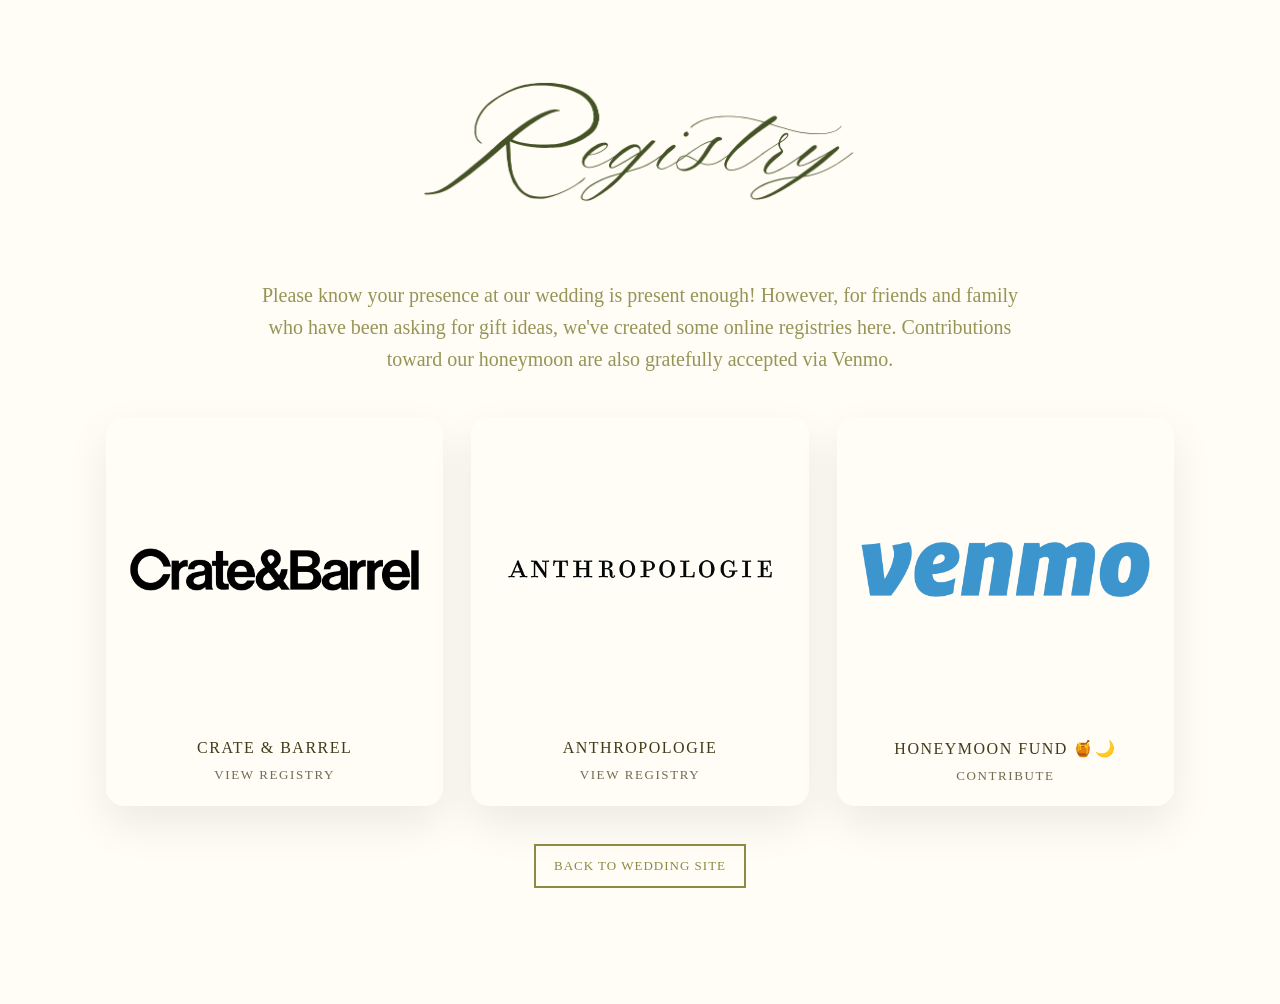
==== registry.html @ 8f149fc9 "added a registry" ====
<!doctype html>
<html lang="en">

<head>
    <meta charset="utf-8" />
    <meta name="viewport" content="width=device-width, initial-scale=1" />
    <title>Registry</title>
    <link rel="stylesheet" href="style.css" />
</head>

<body>
    <section id="registryPage" aria-labelledby="registryTitle">
        <div class="registryPage-wrap">
            <header class="registryPage-header">
                <img src="./assets/img/registry.png" alt="Registry" class="registry-title-image" id="registryTitle" />
                <p class="registryPage-subtitle">
                    Please know your presence at our wedding is present enough! However, for friends
                    and family who have been asking for gift ideas, we've created some online registries here.
                    Contributions toward our honeymoon are also gratefully accepted via Venmo.
                </p>
            </header>

            <div class="registryGrid" role="list">
                <!-- Crate & Barrel -->
                <a class="registryCard" role="listitem"
                    href="https://www.crateandbarrel.com/gift-registry/sabina-bahodirova-and-michael-dugan/r7476422"
                    target="_blank" rel="noopener noreferrer" aria-label="Open Crate & Barrel Registry">
                    <div class="registryCard-media">
                        <img src="./assets/img/crateandbarrel.png" alt="Crate &amp; Barrel" />
                    </div>

                    <div class="registryCard-body">
                        <p class="registryCard-brand">Crate &amp; Barrel</p>
                        <p class="registryCard-cta">View Registry</p>
                    </div>
                </a>

                <!-- Anthropologie -->
                <a class="registryCard" role="listitem"
                    href="https://www.anthropologie.com/registry/listing?registryId=033B6EF479D0&cm_mmc=rakuten-_-affiliates-_-Sovrn-_-1&utm_medium=affiliates&utm_source=rakuten&utm_campaign=Sovrn&utm_term=1529118&utm_content=1&utm_kxconfid=v3sdgfere&ranMID=39789&ranEAID=je6NUbpObpQ&ranSiteID=je6NUbpObpQ-TNb8SkfKSsTIhi7uVf_XsA"
                    target="_blank" rel="noopener noreferrer" aria-label="Open Anthropologie Registry">
                    <div class="registryCard-media">
                        <img src="./assets/img/anthropologie.png" alt="Anthropologie" />
                    </div>

                    <div class="registryCard-body">
                        <p class="registryCard-brand">Anthropologie</p>
                        <p class="registryCard-cta">View Registry</p>
                    </div>
                </a>

                <!-- Venmo -->
                <a class="registryCard" role="listitem" href="https://venmo.com/u/Michael-Dugan1" target="_blank"
                    rel="noopener noreferrer" aria-label="Open Venmo Cash Fund">
                    <div class="registryCard-media">
                        <img src="./assets/img/venmo.png" alt="Venmo" />
                    </div>

                    <div class="registryCard-body">
                        <p class="registryCard-brand">Honeymoon Fund 🍯🌙</p>
                        <p class="registryCard-cta">Contribute</p>
                    </div>
                </a>
            </div>

            <div class="registryPage-footer">
                <a class="registryBackBtn" href="index.html#rsvp">Back to Wedding Site</a>
            </div>

        </div>
    </section>
</body>

</html>
---- style.css ----
:root {
    /* Palette */
    --mulberry: #390000;
    --claret: #610d08;
    --rose: #893941;
    --pink: #cb7885;
    --brown: #423b1b;
    --olive: #8c8a45;
    --sage: #aeb081;
    --cream: #fffdf6;

    --text: #2a2a2a;
    --shadow: 0 22px 60px rgba(0, 0, 0, .14);
    --container: 1280px;

    --display-min: 25px;
    --display-fluid: 5vw;
    --display-max: 80px;
    --display-size: clamp(var(--display-min), var(--display-fluid), var(--display-max));
    --display-font: "Boska", serif;
}

/* Base */
* {
    box-sizing: border-box;
}

/* ========================= */
/* Page Loader Overlay       */
/* ========================= */

#loader {
    position: fixed;
    inset: 0;
    background: transparent;
    display: flex;
    justify-content: center;
    align-items: center;
    z-index: 9999;
    transition: opacity 0.6s ease, visibility 0.6s ease;
}

.spinner {
    width: 48px;
    height: 48px;
    border: 4px solid var(--brown);
    border-top-color: var(--claret);
    border-radius: 50%;
    animation: spin 0.9s linear infinite;
}

@keyframes spin {
    to {
        transform: rotate(360deg);
    }
}

#loader.hidden {
    opacity: 0;
    visibility: hidden;
}


html,
body {
    margin: 0;
    padding: 0;
    min-height: 100%;
}

body {
    color: var(--text);
    background-color: var(--olive);
    background-position: center;
    background-size: cover;
    background-repeat: no-repeat;
    background-attachment: fixed;
}

/* Header */
.site-header {
    position: sticky;
    top: 0;
    z-index: 1000;
    background-color: color-mix(in srgb, var(--olive) 90%, white);
    border-bottom: none;
    backdrop-filter: none;
    -webkit-backdrop-filter: none;
    transition: background-color 0.3s ease, backdrop-filter 0.3s ease, box-shadow 0.3s ease;
}

.site-header.scrolled {
    background: color-mix(in srgb, var(--cream) 30%, transparent);
    backdrop-filter: blur(12px) saturate(1.08);
    -webkit-backdrop-filter: blur(12px) saturate(1.08);
}

.site-header .nav-inner,
.site-header .nav {
    background: transparent !important;
}

.site-header:not(.scrolled) .nav-links a {
    color: var(--cream);
}

.site-header.scrolled .nav-links a {
    color: var(--rose);
}

.nav-inner {
    max-width: var(--container);
    margin: 0 auto;
    padding-top: 15px;
}

.nav {
    display: grid;
    grid-template-columns: auto 1fr auto;
    align-items: center;
    gap: 24px;
    min-height: 76px;
    padding: 12px 20px;
}

.nav-links {
    display: flex;
    justify-content: center;
    align-items: center;
    gap: clamp(12px, 2.6vw, 28px);
    list-style: none;
    margin: 0;
    padding: 0;
}

.nav-links a {
    font-family: var(--display-font);
    font-weight: 500;
    text-transform: uppercase;
    letter-spacing: 2px;
    font-size: 20px;
    text-decoration: none;
    color: var(--cream);
    padding: 9px 10px;
    border-radius: 999px;
    transition: color .2s ease, transform .15s ease;
    will-change: color, transform;
}

.nav-links a:hover {
    color: var(--olive);
    transform: translateY(-1px);
}

.nav-toggle {
    display: none;
}


html {
    scroll-behavior: smooth;
}

.brand-wrap {
    display: flex;
    align-items: center;
    gap: 12px;
}

.brand-logo {
    width: 100px;
    height: 100px;
    overflow: hidden;
}

.brand-logo img {
    width: 100%;
    height: 100%;
    object-fit: cover;
    display: block;
}

.brand-text,
.btn,

.btn {
    display: inline-block;
    border-radius: 999px;
    padding: 10px 18px;
    border: 2px solid var(--claret);
    background: var(--claret);
    color: #fff;
    font-weight: 700;
    letter-spacing: .5px;
    text-decoration: none;
    transition: transform .15s ease, background .2s ease;
}

.btn:hover {
    transform: translateY(-1px);
    background: #4e0a06;
}

.hero {
    background-image: url("./assets/img/hero2.jpg");
    background-size: cover;
    background-position: center;
    background-repeat: no-repeat;
    background-attachment: scroll;
    position: relative;
    min-height: 100lvh;
    display: grid;
    place-items: start-center;
    padding: 0;
    margin: 0;
}

.hero-inner {
    position: absolute;
    top: -5vh;
    left: 50%;
    transform: translateX(-50%);
    z-index: 1;
}

.hero-names {
    height: auto;
    display: block;
    margin: 0 auto 10px;
    filter: drop-shadow(0 2px 6px rgba(0, 0, 0, 0.25));
    max-width: 90vw;
    opacity: 0;
    transform: translateY(20px);
    animation: fadeInNames 1.4s ease-out forwards;
    animation-delay: 0.3s;
}

.hero-names-desktop {
    display: block;
}

.hero-names-mobile {
    display: none;
}

@keyframes fadeInNames {
    from {
        opacity: 0;
        transform: translateY(20px);
    }

    to {
        opacity: 1;
        transform: translateY(0);
    }
}

.hero-title {
    font-family: 'Pinyon Script', cursive;
    font-size: clamp(48px, 10vw, 120px);
    line-height: 0.55;
    color: var(--cream);
    margin: 0;
}

.hero-subline {
    margin: 10px 0 0 0;
    font-family: var(--display-font);
    letter-spacing: 1px;
    color: var(--rose);
    font-size: clamp(16px, 2.8vw, 26px);
}

.names-wrap {
    text-align: center;
    margin-top: 0;
    transform: translateY(clamp(-50px, -6vw, -26px));
}

.names {
    font-family: 'Pinyon Script', cursive;
    font-size: var(--display-size);
    font-weight: 400;
    color: var(--claret);
    margin: 0;
}

.subline {
    margin: 6px 0 0 0;
    font-family: 'Poiret One', sans-serif;
    letter-spacing: 2px;
    color: var(--rose);
}

.spacer {
    height: 40px;
}

.sr-only {
    position: absolute !important;
    width: 1px !important;
    height: 1px !important;
    padding: 0 !important;
    margin: -1px !important;
    overflow: hidden !important;
    clip: rect(0, 0, 0, 0) !important;
    white-space: nowrap !important;
    border: 0 !important;
}

/* ===== SAVE THE DATE PAGE ===== */
.details-page {
    position: relative;
    min-height: 100svh;
    padding: clamp(28px, 6vw, 80px) 0;
    background-color: color-mix(in srgb, var(--olive) 90%, white);
    z-index: 1;
}

.details-page::before {
    pointer-events: none;
}

.details {
    max-width: min(1200px, 92vw);
    margin: clamp(20px, 4vw, 60px) auto 0;
    margin-top: clamp(8px, 2vw, 24px);
    padding: 0;
    text-align: center;
    color: var(--text);
    z-index: 1;
}

.details-inner {
    pointer-events: none;
    position: absolute;
    top: 5vh;
    left: 50%;
    transform: translateX(-50%);
    z-index: 1;
}

.wedding-info {
    position: relative;
    text-align: center;
    margin: clamp(60px, 12vw, 180px) auto clamp(28px, 5vw, 60px);
    color: var(--cream);
}

.wedding-date {
    font-family: var(--display-font);
    font-size: clamp(30px, 6vw, 70px);
    font-weight: 500;
    margin: 0;
}

.wedding-location {
    font-family: var(--display-font);
    letter-spacing: 3px;
    font-size: clamp(14px, 2vw, 20px);
    font-weight: 500;
    text-transform: uppercase;
    color: var(--cream);
    margin-top: 6px;
}


.venue-btn {
    display: inline-block;
    margin-top: 18px;
    padding: 10px 22px;
    border-radius: 6px;
    color: var(--cream);
    font-family: var(--display-font);
    font-weight: 500;
    letter-spacing: 1px;
    text-transform: uppercase;
    text-decoration: none;
    font-size: 16px;
    border: 2px solid var(--rose);
    transition: transform 5s ease, color .5s ease;
    z-index: 3;
}

.venue-btn:hover {
    border-color: var(--cream);
    transform: translateY(-1px);
}


.countdown {
    --gap: clamp(10px, 2vw, 22px);
    display: flex;
    justify-content: center;
    align-items: stretch;
    flex-wrap: wrap;
    gap: var(--gap);
    margin-top: clamp(70px, 20vw, 120px);
}

.count-box {
    min-width: clamp(90px, 18vw, 150px);
    padding: clamp(10px, 2.2vw, 16px);
    border: 2px solid var(--cream);
    border-radius: 16px;
    background: color-mix(in srgb, var(--olive) 60%, white);
    box-shadow: 0 4px 14px rgba(0, 0, 0, .06);
    text-align: center;
}

.count-box .num {
    display: block;
    font-family: var(--display-font);
    font-size: clamp(28px, 6vw, 54px);
    line-height: 1;
    color: var(--claret);
}

.count-box .lbl {
    display: block;
    margin-top: 6px;
    font-family: var(--display-font);
    font-weight: 500;
    text-transform: uppercase;
    letter-spacing: 2px;
    font-size: clamp(10px, 1.6vw, 13px);
    color: var(--rose);
}

.save-date-desktop {
    display: block;
}

.save-date-mobile {
    display: none;
}


.before-i-do {
    text-align: center;
    font-family: "Boska", serif;
    font-size: clamp(50px, 5vw, 50px);
    font-weight: 400;
    color: var(--cream);
    letter-spacing: 3px;
    margin-top: clamp(20px, 4vw, 40px);
}

.overlap-art {
    position: absolute;
    left: 50%;
    bottom: -400px;
    transform: translateX(-50%);
    z-index: 3;
    pointer-events: none;
}

.overlap-art img {
    display: block;
    width: clamp(900px, 100vw, 1500px);
    height: auto;
    filter: drop-shadow(0 6px 18px rgba(0, 0, 0, .12));
}

/* ===== WELCOME PAGE ===== */
#welcome {
    position: relative;
    min-height: 100svh;
    padding-left: clamp(90px, 10vw, 200px);
    padding-right: clamp(90px, 10vw, 200px);
    background-image: url("./assets/img/finer-bckgd.png");
    background-repeat: no-repeat;
    background-position: center;
    background-size: cover;
    background-color: var(--cream);
    display: flex;
    align-items: center;
    justify-content: center;
    overflow: hidden;
    overflow-x: clip;

}

.welcome {
    position: relative;
    text-align: center;
    width: 100%;
    height: 100%;
    display: flex;
    justify-content: center;
    align-items: center;
}

.border {
    position: absolute;
    width: clamp(1500px, 10vw, 500px);
    height: auto;
    z-index: 3;
    pointer-events: none;
}

.border-tl {
    left: -500px;
    transform: scaleX(-1);
}

.border-br {
    right: -500px;
    transform: none;
}

/* ===== Welcome Dinner Section ===== */
#welcome-dinner {
    position: relative;
    min-height: 100svh;
    display: flex;
    align-items: center;
    justify-content: center;
    padding: clamp(60px, 8vw, 120px) clamp(20px, 5vw, 80px);
    background: var(--cream);
    border-top: 3px solid var(--sage);
    color: var(--sage);
    overflow: hidden;
}

.welcome-dinner-container {
    display: grid;
    grid-template-columns: 1fr 1fr;
    grid-template-areas:
        "photo title"
        "photo content";
    align-items: start;
    justify-content: center;
    gap: clamp(40px, 6vw, 100px);
    max-width: 1400px;
    width: 100%;
}

.welcome-dinner-image {
    grid-area: photo;
    margin: 0;
}

.welcome-dinner-image img {
    width: 100%;
    max-width: 450px;
    height: 700px;
    border: 5px solid var(--olive);
    padding: 3px;
    outline: 2px solid var(--olive);
    outline-offset: -16px;
    border-radius: 0;
    display: block;
    margin: 0 auto;
    object-fit: cover;
}

.welcome-dinner-title {
    grid-area: title;
    display: flex;
    align-items: flex-start;
    justify-content: flex-start;
    margin-left: -120px;
}

.welcome-dinner-title img {
    display: block;
    width: clamp(700px, 44vw, 1400px);
}

.welcome-dinner-content {
    grid-area: content;
    display: flex;
    flex-direction: column;
    align-items: flex-start;
    gap: 10px;
    margin-top: -20vh;
    margin-left: -70px;

}

.welcome-dinner-date,
.welcome-dinner-location {
    font-family: var(--display-font);
    font-size: clamp(25px, 1.8vw, 28px);
    color: var(--olive);
    font-weight: 500;
    letter-spacing: 2px;
    text-transform: uppercase;
    margin: 0;
}

.welcome-dinner-desc {
    font-family: var(--display-font);
    font-size: clamp(23px, 1.4vw, 22px);
    line-height: 1.6;
    max-width: 520px;
    margin-top: 8px;
    color: var(--olive);
}

.flower-corner {
    position: absolute;
    width: clamp(880px, 20vw, 320px);
    height: auto;
    opacity: 0.9;
    pointer-events: none;
    z-index: 2;
}

.flower-corner-br {
    bottom: -70px;
    right: -130px;
    transform: rotate(0deg);
}

.flower-corner-tr {
    top: 70px;
    right: -290px;
    transform: rotate(-90deg);
}

/* ===== Timeline Section ===== */
#timeline {
    position: relative;
    min-height: 100svh;
    padding-top: clamp(140px, 20vw, 240px);
    background-image: url("./assets/img/villa-background.png");
    background-repeat: no-repeat;
    background-size: clamp(1500px, 62vw, 1100px) auto;
    background-position: top 25% center;
    background-color: var(--cream);
    display: flex;
    justify-content: center;
    align-items: flex-start;
    overflow: hidden;
}

.timeline-wrapper {
    position: relative;
    width: 70%;
    margin: 0 auto;
    padding: 0 20px;
    margin-top: -250px;
}

.timeline-heading {
    display: block;
    margin: 0 auto;
    width: clamp(700px, 80vw, 1300px);
    max-width: 100%;
    height: auto;
    object-fit: contain;
    transform: translateX(0);
    margin-bottom: clamp(60px, 10vw, 10px);
}

.itinerary {
    max-width: 800px;
    margin: -5vh auto 0;
    display: flex;
    flex-direction: column;
    gap: clamp(24px, 5vw, 44px);
    text-align: center;
}

.timeline-date {
    font-family: var(--display-font);
    font-size: clamp(20px, 2.5vw, 28px);
    font-weight: 400;
    letter-spacing: 2px;
    text-transform: uppercase;
    margin-bottom: 0px;
    color: var(--rose);
    text-align: center;
}


.itinerary-item {
    padding-bottom: 20px;
    border-bottom: 1px solid var(--rose);
}

.itinerary-item:last-child {
    border-bottom: none;
    margin-bottom: 100px;
}

.itinerary-item h3 {
    font-family: var(--display-font);
    font-weight: 500;
    font-size: clamp(30px, 2.2vw, 28px);
    letter-spacing: 1px;
    margin: -5px 0 10px 0;
    color: var(--mulberry);
}

.itinerary-item .time {
    color: var(--claret);
}

.itinerary-item .event {
    color: var(--claret);
    font-style: italic;
    text-transform: uppercase;
    font-weight: 400;
}

.itinerary-item p {
    font-family: var(--display-font);
    font-size: clamp(23px, 1.6vw, 20px);
    font-weight: 400;
    line-height: 1.6;
    color: var(--mulberry);
    margin: 0;
    max-width: 650px;
    margin-left: auto;
    margin-right: auto;
}

/* ===== Where to Stay ===== */
#accomodation {
    position: relative;
    background: var(--rose);
    padding: clamp(80px, 10vw, 140px) clamp(20px, 5vw, 60px);
}

.stay-inner {
    position: relative;
    z-index: 1;
    max-width: 1200px;
    margin: 0 auto;
    text-align: center;
    margin-top: -10vh;
}

.stay-title {
    display: block;
    margin: 0 auto clamp(40px, 6vw, 7px);
    width: clamp(420px, 60vw, 800px);
    height: auto;
    filter: drop-shadow(0 2px 8px rgba(0, 0, 0, .18));
}

.stay-subtitle {
    margin: clamp(8px, 2vw, 16px) auto clamp(24px, 4vw, 40px);
    max-width: 60ch;
    font-family: var(--display-font);
    font-size: clamp(25px, 1.6vw, 50px);
    color: var(--cream);
    opacity: 0.95;
}

.stay-grid {
    display: grid;
    grid-template-columns: repeat(3, 1fr);
    gap: clamp(20px, 3.5vw, 40px);
    align-items: stretch;
}

.stay-card {
    height: 100%;
    background: transparent;
    display: flex;
    flex-direction: column;
    gap: 14px;
}

.stay-figure {
    margin: 0;
    border: 4px solid var(--cream);
    padding: 4px;
    overflow: hidden;
    box-shadow: 0 10px 24px rgba(0, 0, 0, .18);
}

.stay-figure img {
    display: block;
    width: 100%;
    height: clamp(220px, 22vw, 320px);
    object-fit: cover;
    transform: scale(1.001);
    transition: transform .4s ease;
}

.stay-card:hover .stay-figure img {
    transform: scale(1.04);
}

.stay-content {
    flex: 1;
    display: flex;
    flex-direction: column;
    gap: 10px;
    align-items: center;
    text-align: center;
}

.stay-name {
    font-family: var(--display-font);
    font-weight: 500;
    font-size: clamp(18px, 2vw, 24px);
    letter-spacing: 1px;
    margin: 0;
    color: var(--cream);
    text-transform: uppercase;
}

.stay-desc {
    font-family: var(--display-font);
    font-size: clamp(20px, 1.4vw, 23px);
    line-height: 1.6;
    margin: 0;
    max-width: 32ch;
    color: var(--cream);
    opacity: 0.95;
}

.stay-link {
    display: inline-block;
    margin-top: auto;
    font-family: var(--display-font);
    font-weight: 500;
    letter-spacing: 1px;
    text-transform: uppercase;
    text-decoration: none;
    padding: 10px 16px;
    border: 2px solid var(--cream);
    border-radius: 999px;
    color: var(--cream);
    transition: transform .15s ease, background .2s ease, color .2s ease;
}

.stay-link:hover {
    transform: translateY(-1px);
    background: var(--cream);
    color: var(--rose);
}

/* ===== OUR LOVE STORY ===== */
#our-story {
    position: relative;
    background: var(--cream);
    padding: clamp(80px, 10vw, 160px) clamp(20px, 5vw, 60px);
    color: var(--text);
    text-align: center;
    overflow: hidden;
}

.flower-corner-blush {
    position: absolute;
    width: clamp(1000px, 20vw, 320px);
    height: auto;
    opacity: 0.9;
    pointer-events: none;
    z-index: 1;
}

.flower-corner-blush-bl {
    bottom: -100px;
    left: -100px;
    transform: rotate(0deg) scaleY(-1);
}

.story-inner {
    max-width: 1200px;
    margin: 0 auto;
}

.story-title {
    display: block;
    margin: 0 auto clamp(60px, 8vw, 100px);
    width: clamp(400px, 60vw, 900px);
    height: auto;
    filter: drop-shadow(0 2px 8px rgba(0, 0, 0, .15));
    margin-top: -10vh;
}

.story-photos {
    position: relative;
    width: 100%;
    max-width: 1000px;
    margin: 0 auto clamp(80px, 8vw, 120px);
    height: 650px;
}

.story-photo {
    position: absolute;
    outline: 2px solid var(--cream);
    outline-offset: -10px;
    padding: 3px;
    box-shadow: 0 15px 30px rgba(0, 0, 0, 0.15);
    overflow: hidden;
    transition: transform 0.4s ease, box-shadow 0.4s ease;
}

.story-photo img {
    display: block;
    width: 100%;
    height: 100%;
    object-fit: cover;
}

.story-photo:nth-child(2) {
    top: -10%;
    left: 35%;
    width: 400px;
    height: 400px;
    /* transform: rotate(-8deg); */
}

.story-photo:nth-child(1) {
    top: 10%;
    left: -10%;
    width: 480px;
    height: 380px;
    /* transform: rotate(6deg); */
}

.story-photo:nth-child(3) {
    top: 20%;
    left: 65%;
    width: 400px;
    height: 500px;
    /* transform: rotate(-4deg); */
}

.story-photo:nth-child(4) {
    top: 50%;
    left: 10%;
    width: 370px;
    height: 370px;
    /* transform: rotate(10deg); */
}

.story-photo:nth-child(5) {
    top: 58%;
    left: 40%;
    width: 280px;
    height: 280px;
    /* transform: rotate(-6deg); */
}

.story-photo:hover {
    transform: scale(1.05);
    box-shadow: 0 12px 28px rgba(0, 0, 0, 0.2);
}

.story-text {
    max-width: 800px;
    margin: 0 auto;
    font-family: var(--display-font);
    font-size: clamp(18px, 1.6vw, 22px);
    line-height: 1.7;
    color: var(--text);
    opacity: 0.9;
}

.story-text p {
    margin-bottom: clamp(16px, 3vw, 28px);
}


/* ===== GALLERY ===== */
#gallery {
    position: relative;
    background: var(--cream);
    padding: clamp(60px, 8vw, 140px) clamp(20px, 5vw, 60px);
    color: var(--text);
}

.gallery-inner {
    max-width: 1200px;
    margin: 0 auto;
    margin-top: -50px;
}

.gallery-title {
    display: block;
    margin: 0 auto clamp(32px, 6vw, 64px);
    margin-bottom: -50px;
    width: clamp(120px, 52vw, 500px);
    height: auto;
    filter: drop-shadow(0 2px 8px rgba(0, 0, 0, .12));
}

.gallery-grid {
    display: grid;
    grid-template-columns: repeat(3, 1fr);
    gap: clamp(10px, 2vw, 15px);
}

.gallery-item {
    background: var(--cream);
    padding: 0px;
    outline: 2px solid #fff;
    outline-offset: -6px;
    transition: transform .25s ease;
}

.gallery-item:hover {
    transform: scale(2);
    box-shadow: 0 16px 36px rgba(0, 0, 0, .16);
    border: none;
    outline: none;
    z-index: 2;
}

.gallery-item img {
    display: block;
    width: 100%;
    aspect-ratio: 1 / 1;
    object-fit: cover;
}

.gallery-toggle {
    display: none;
}

/* ===== FAQ SECTION (Questions & Details) ===== */
#faq {
    position: relative;
    --tile: 250px;

    background:
        conic-gradient(from 45deg,
            var(--olive) 0 25%,
            var(--sage) 0 50%,
            var(--olive) 0 75%,
            var(--sage) 0 100%) 0 0 / var(--tile) var(--tile);
    padding: clamp(80px, 10vw, 140px) clamp(20px, 5vw, 60px);
    color: var(--cream);
    text-align: center;
    overflow: hidden;
    z-index: 1;
    overflow-x: clip;

}

.faq-inner {
    position: relative;
    z-index: 1;
    max-width: 900px;
    margin: 0 auto;
    background: var(--cream);
    padding: clamp(40px, 5vw, 70px);
    box-shadow: 0 0 40px rgba(0, 0, 0, 0.18);
}

.faq-inner::before {
    content: "";
    position: absolute;
    inset: 20px;
    /* distance from the edges = border appears inside */
    border: 2px solid var(--olive);
    border-radius: inherit;
    /* keeps the rounded shape consistent */
    pointer-events: none;
    z-index: 2;
}

.faq-title {
    font-family: var(--display-font);
    font-size: clamp(32px, 4vw, 44px);
    letter-spacing: 3px;
    text-transform: uppercase;
    margin: clamp(32px, 4vw, 48px);
    margin-top: 0vh;
    color: var(--claret);
}

.faq-list {
    display: flex;
    flex-direction: column;
    align-items: center;
    gap: clamp(18px, 3vw, 28px);
}

.faq-item {
    width: 100%;
    max-width: 720px;
    margin: 0 auto;
}

.faq-question {
    font-family: var(--display-font);
    font-size: clamp(20px, 2.2vw, 22px);
    font-weight: 600;
    letter-spacing: 1px;
    text-transform: uppercase;
    margin: 0 0 6px;
    color: var(--claret);
}

.faq-answer {
    font-family: var(--display-font);
    font-size: clamp(20px, 1.6vw, 25px);
    line-height: 1.7;
    margin: 0;
    color: var(--claret);
    opacity: 0.96;
}

.faq-border {
    position: absolute;
    width: clamp(1600px, 10vw, 500px);
    height: auto;
    z-index: 3;
    opacity: 0.9;
    pointer-events: none;
}

.faq-border-tl {
    left: -850px;
    top: 75px;
    transform: scaleX(-1);
}

.faq-border-br {
    right: -850px;
    top: 75px;

    transform: none;
}


/* ===== RSVP SECTION ===== */

#rsvp {
    background: var(--cream);
    padding: clamp(80px, 10vw, 140px) 0;
    overflow-x: clip;
}

.rsvp-frame {
    position: relative;
    max-width: 1300px;
    margin: 0 auto;
    padding: 0 clamp(20px, 5vw, 60px);
}

.rsvp-corner {
    position: absolute;
    width: clamp(1200px, 22vw, 700px);
    height: auto;
    pointer-events: none;
    z-index: 1;
    overflow: hidden;
}

.rsvp-corner-tl {
    top: -250px;
    left: -250px;
    transform: scale(-1, -1);
}

.rsvp-corner-tr {
    top: -250px;
    right: -250px;
    transform: scaleY(-1);
}

.rsvp-corner-bl {
    bottom: -250px;
    left: -250px;
    transform: scaleX(-1);
}

.rsvp-corner-br {
    bottom: -250px;
    right: -250px;
}

.rsvp-panel {
    position: relative;
    /* background-image: url("./assets/img/garden-bckgd.png"); */
    background-size: cover;
    background-position: center;
    overflow: hidden;
    padding: clamp(40px, 6vw, 70px);
}

.rsvp-panel::before {
    content: "";
    position: absolute;
    inset: 0;
    background: rgba(255, 253, 246, 0.599);
    z-index: 0;
}

.rsvp-title-image,
.rsvp-content {
    position: relative;
    z-index: 1;
}

.rsvp-title-image {
    display: block;
    margin: 0 auto clamp(20px, 3vw, 28px);
    width: clamp(420px, 55vw, 700px);
    height: auto;
}

.rsvp-content {
    text-align: center;
}

.rsvp-title-mobile {
    display: none;
}

.rsvp-title,
.gift-title {
    font-family: var(--display-font);
    font-size: clamp(28px, 3vw, 34px);
    letter-spacing: 2px;
    text-transform: uppercase;
    margin: 0 0 8px 0;
    color: var(--brown);
}

.rsvp-deadline,
.gift-text {
    margin: 0 0 18px 0;
    font-family: var(--display-font);
    font-size: clamp(25px, 1.5vw, 25px);
    color: var(--brown);
}

.rsvp-links {
    margin: clamp(16px, 2vw, 24px) 0 clamp(26px, 3vw, 34px);
}

.rsvp-btn {
    display: inline-block;
    padding: 10px 22px;
    border: 2px solid var(--olive);
    background: var(--cream);
    color: var(--brown);
    font-family: var(--display-font);
    font-weight: 500;
    letter-spacing: 1px;
    text-transform: uppercase;
    text-decoration: none;
    font-size: 18px;
    transition: transform 0.2s ease;
}

.rsvp-btn:hover {
    transform: scale(1.05);
}

.gift-corner {
    margin-top: clamp(24px, 3vw, 34px);
}

.registry-links {
    margin-top: 14px;
}

.rsvp-btn-outline {
    background: transparent;
}


/* =========================================================
   REGISTRY PAGE — clean storefront cards (white cards)
   ========================================================= */

#registryPage {
    background: var(--cream);
    padding: clamp(70px, 9vw, 120px) 0;
}

.registryPage-wrap {
    max-width: 1180px;
    margin: 0 auto;
    padding: 0 clamp(18px, 5vw, 56px);
}

.registryPage-header {
    text-align: center;
    margin-bottom: clamp(26px, 3.5vw, 42px);
}

.registry-title-image {
    display: block;
    margin: 0 auto 14px;
    margin-top: -100px;
    width: clamp(280px, 40vw, 520px);
    height: auto;
}

.registryPage-subtitle {
    margin: 0 auto;
    max-width: 760px;
    font-family: var(--display-font);
    color: var(--olive);
    opacity: 0.9;
    font-size: clamp(16px, 1.6vw, 20px);
    line-height: 1.6;
}

/* Grid */
.registryGrid {
    display: grid;
    grid-template-columns: repeat(3, minmax(0, 1fr));
    gap: clamp(18px, 2.2vw, 28px);
    align-items: stretch;
}

.registryCard {
    display: grid;
    grid-template-rows: auto 1fr;
    text-decoration: none;
    color: inherit;
    background: var(--cream);
    border-radius: 18px;
    box-shadow: 0 18px 44px rgba(0, 0, 0, 0.08);
    overflow: hidden;

    transition: transform .22s ease, box-shadow .22s ease;
}


.registryCard:hover {
    transform: translateY(-6px);
    box-shadow: 0 28px 80px rgba(0, 0, 0, 0.12);
}

.registryCard-media {
    background: var(--cream);
    padding: 22px;
    display: grid;
    place-items: center;
}


.registryCard-media img {
    width: 100%;
    height: 260px;
    object-fit: contain;
    display: block;
    border-radius: 12px;
    background: var(--cream);
}

/* Text area */
.registryCard-body {
    padding: 18px 18px 22px;
    text-align: center;
    display: grid;
    gap: 10px;
    align-content: start;
}

.registryCard-brand {
    margin: 0;
    font-family: var(--display-font);
    color: var(--brown);
    font-size: 16px;
    letter-spacing: 1.5px;
    text-transform: uppercase;
}

.registryCard-cta {
    margin: 0;
    font-family: var(--display-font);
    color: var(--brown);
    opacity: 0.75;
    font-size: 13px;
    letter-spacing: 1.6px;
    text-transform: uppercase;
}

/* Footer button */
.registryPage-footer {
    margin-top: clamp(26px, 3vw, 40px);
    display: flex;
    justify-content: center;
}

.registryBackBtn {
    display: inline-flex;
    align-items: center;
    justify-content: center;
    padding: 12px 18px;
    border: 2px solid var(--olive);
    background: transparent;
    color: var(--olive);
    text-decoration: none;
    font-family: var(--display-font);
    text-transform: uppercase;
    letter-spacing: 1px;
    font-size: 13px;

    transition: transform .18s ease;
}

.registryBackBtn:hover {
    transform: translateY(-2px);
}

/* Responsive */
@media (max-width: 980px) {
    .registryGrid {
        grid-template-columns: 1fr;
    }

    .registryCard-media img {
        height: 240px;
    }
}
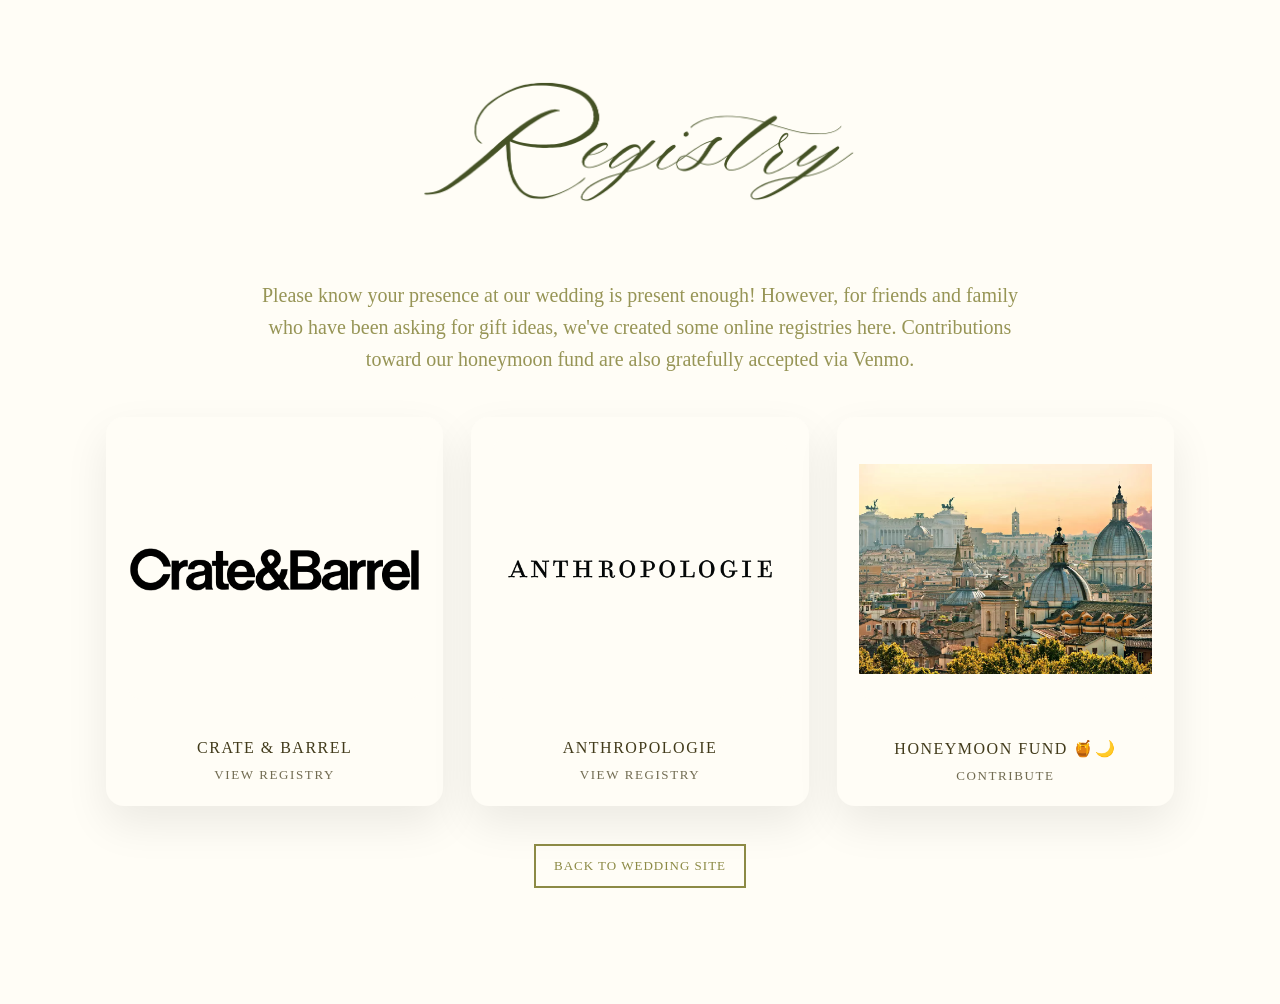
==== commit 2693b5e3: "venmo photo change" ====
--- a/registry.html
+++ b/registry.html
@@ -16,7 +16,7 @@
                 <p class="registryPage-subtitle">
                     Please know your presence at our wedding is present enough! However, for friends
                     and family who have been asking for gift ideas, we've created some online registries here.
-                    Contributions toward our honeymoon are also gratefully accepted via Venmo.
+                    Contributions toward our honeymoon fund are also gratefully accepted via Venmo.
                 </p>
             </header>
 
@@ -53,7 +53,7 @@
                 <a class="registryCard" role="listitem" href="https://venmo.com/u/Michael-Dugan1" target="_blank"
                     rel="noopener noreferrer" aria-label="Open Venmo Cash Fund">
                     <div class="registryCard-media">
-                        <img src="./assets/img/venmo.png" alt="Venmo" />
+                        <img src="./assets/img/rome.webp" alt="Venmo" />
                     </div>
 
                     <div class="registryCard-body">
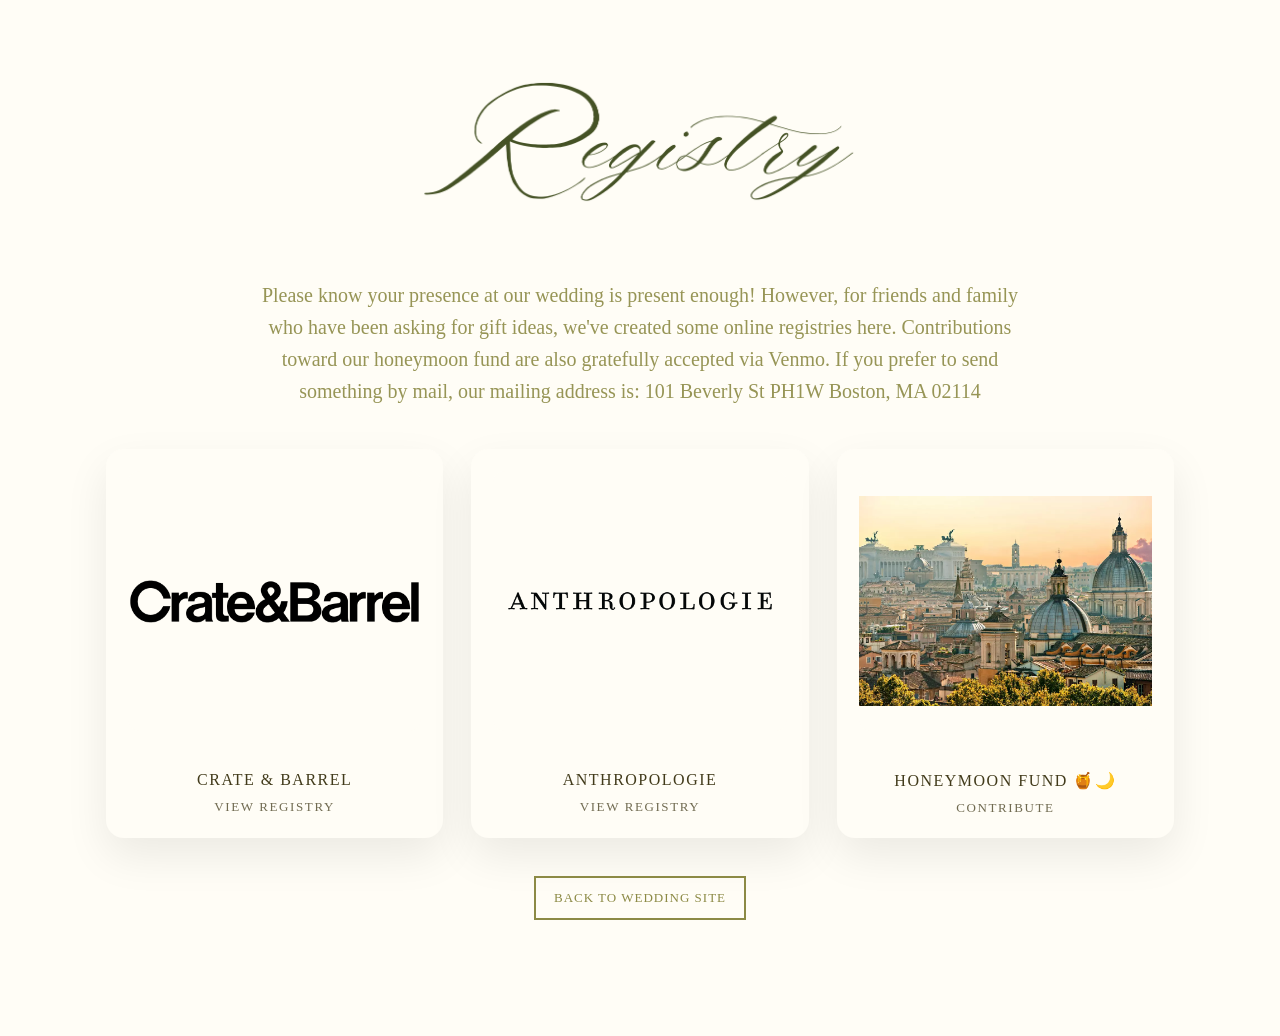
==== commit e272ac5f: "added mailing address" ====
--- a/registry.html
+++ b/registry.html
@@ -16,7 +16,10 @@
                 <p class="registryPage-subtitle">
                     Please know your presence at our wedding is present enough! However, for friends
                     and family who have been asking for gift ideas, we've created some online registries here.
-                    Contributions toward our honeymoon fund are also gratefully accepted via Venmo.
+                    Contributions toward our honeymoon fund are also gratefully accepted via Venmo. If you prefer to
+                    send something by mail, our mailing address is:
+                    101 Beverly St PH1W
+                    Boston, MA 02114
                 </p>
             </header>
 
